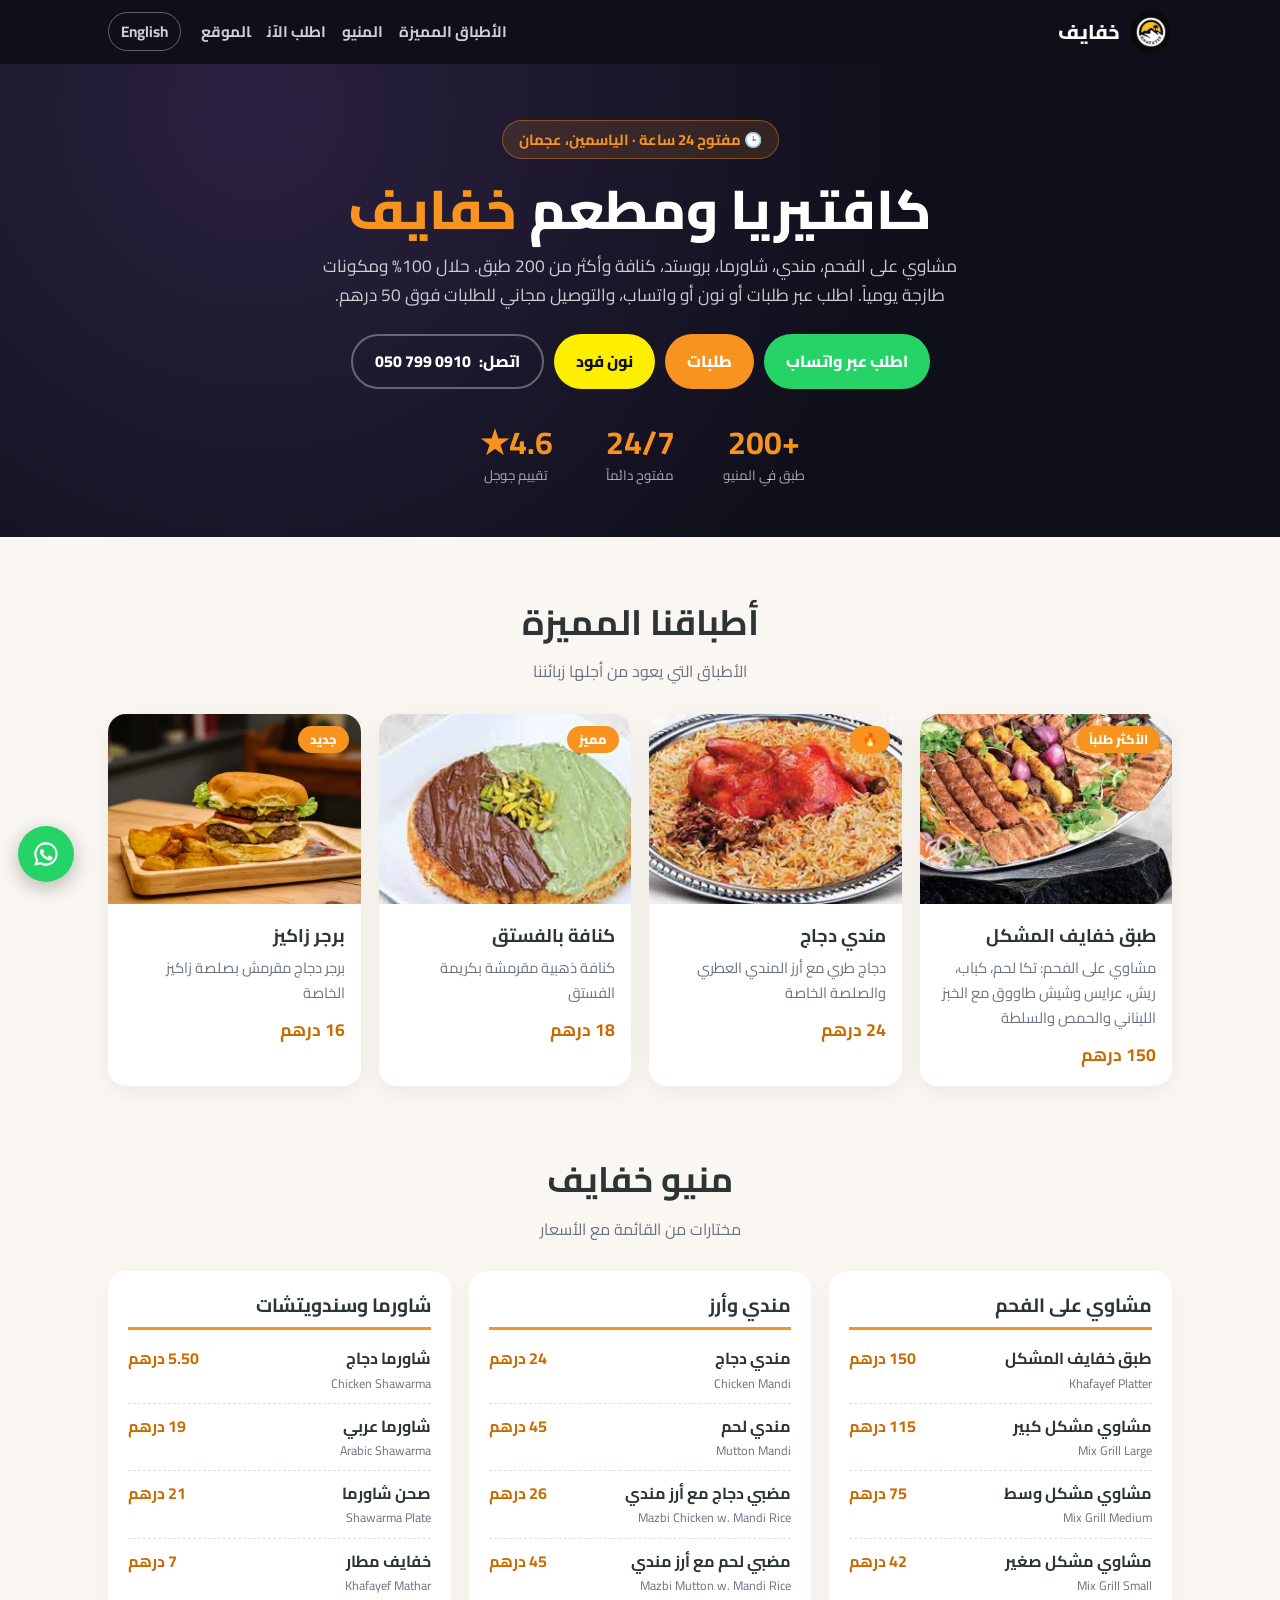
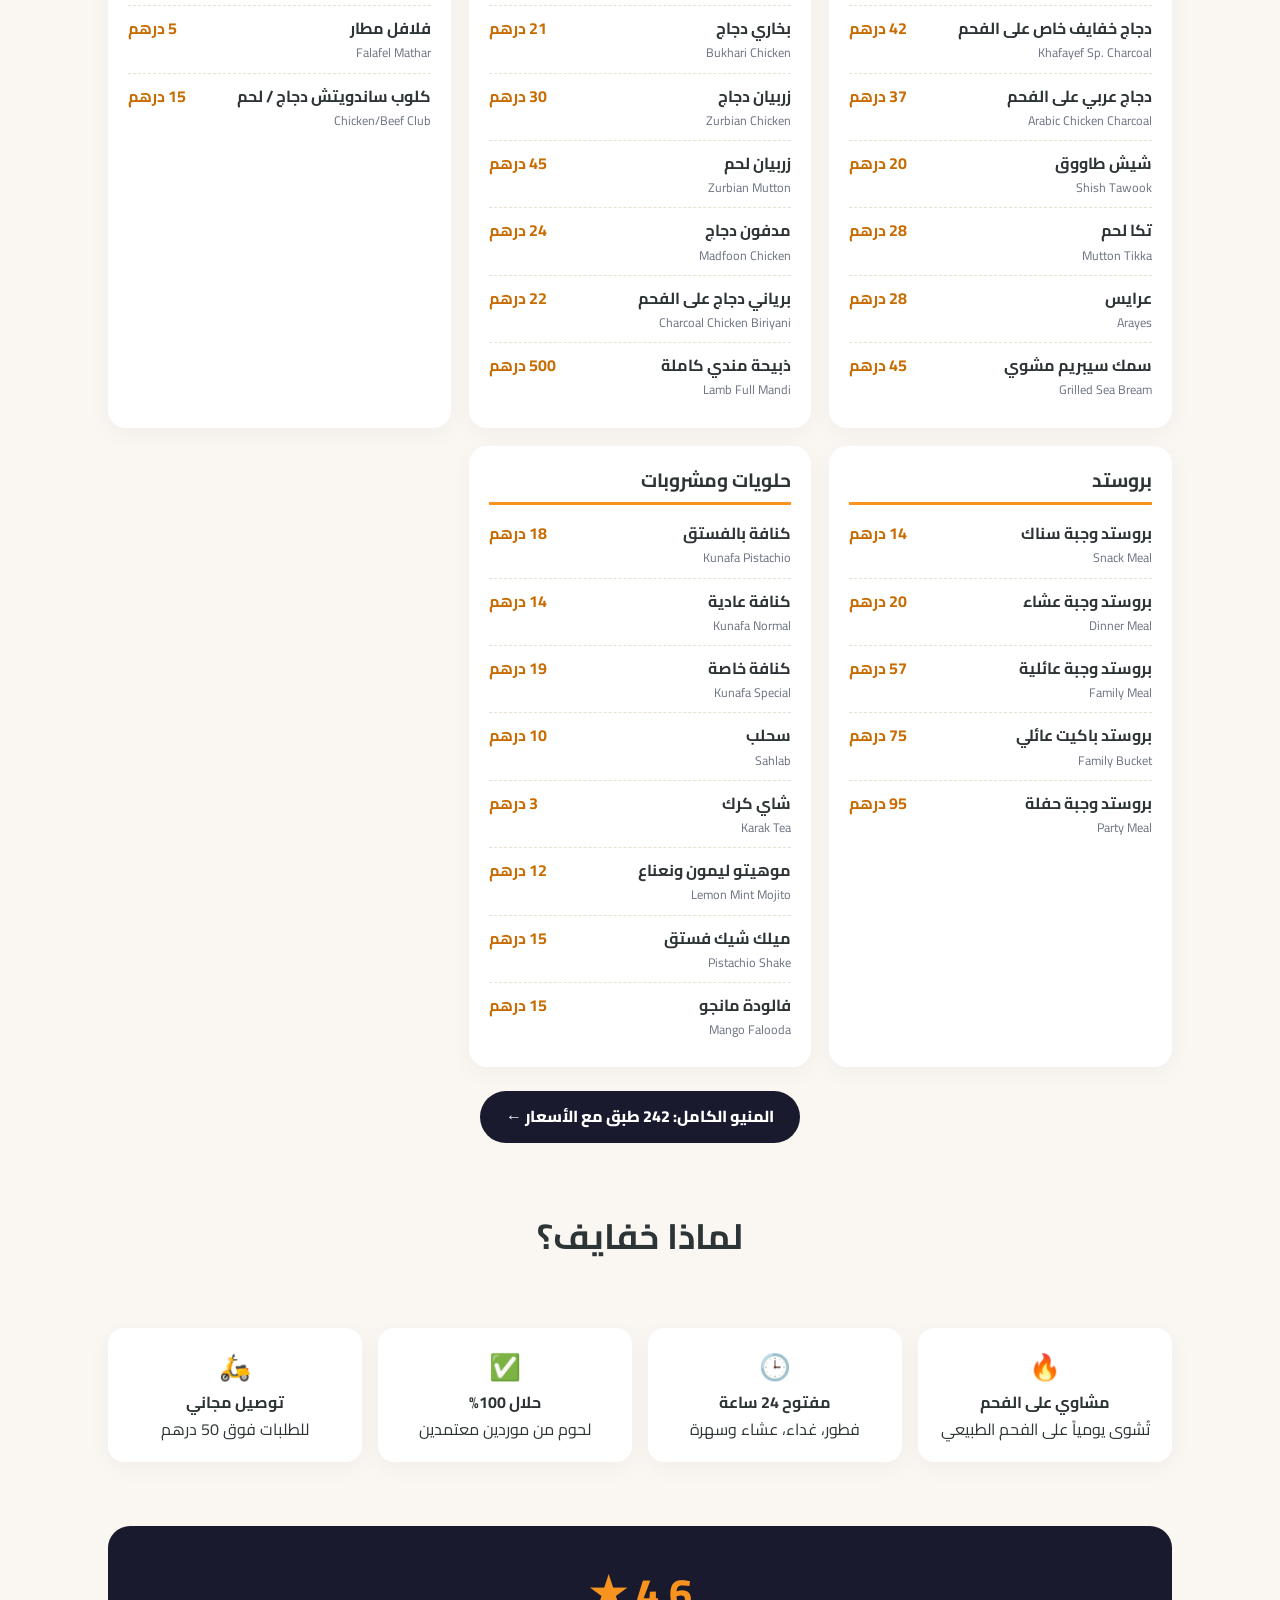
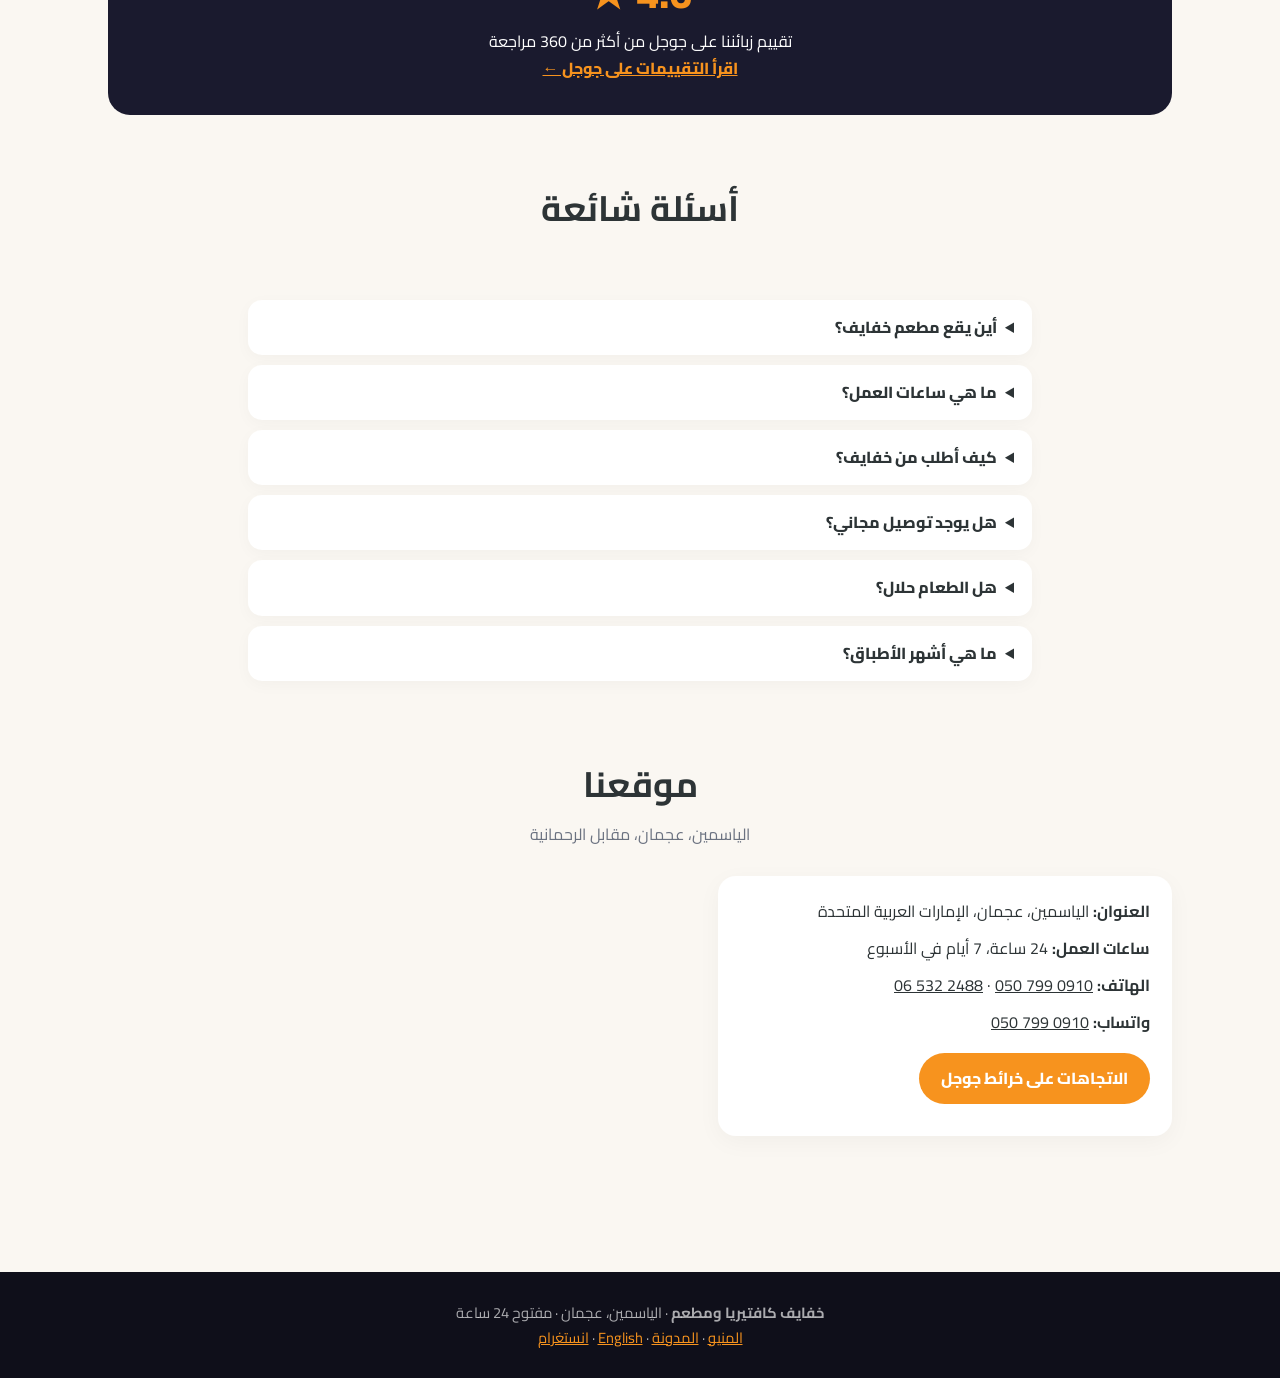
==== ar/index.html @ 1e674f32 "Add Arabic homepage at /ar/ with hreflang links - New ar/index.html (RTL, Cairo font): hero with ord" ====
<!DOCTYPE html>
<html lang="ar" dir="rtl">
<head>
  <meta charset="UTF-8">
  <meta name="viewport" content="width=device-width, initial-scale=1.0">
  <title>خفايف كافتيريا ومطعم الياسمين عجمان | مفتوح 24 ساعة | مشاوي ومندي وشاورما</title>
  <meta name="description" content="كافتيريا ومطعم خفايف في الياسمين، عجمان: مشاوي على الفحم، مندي، شاورما، بروستد وكنافة. مفتوح 24 ساعة. اطلب عبر طلبات أو نون أو واتساب. توصيل مجاني فوق 50 درهم.">
  <meta name="robots" content="index, follow, max-image-preview:large">
  <link rel="canonical" href="https://khafayefcafeteria.ae/ar/">
  <link rel="alternate" hreflang="ar" href="https://khafayefcafeteria.ae/ar/">
  <link rel="alternate" hreflang="en" href="https://khafayefcafeteria.ae/">
  <link rel="alternate" hreflang="x-default" href="https://khafayefcafeteria.ae/">
  <link rel="icon" type="image/png" sizes="48x48" href="../favicon.png">
  <link rel="apple-touch-icon" href="../images/apple-touch-icon.png">
  <meta property="og:type" content="restaurant">
  <meta property="og:locale" content="ar_AE">
  <meta property="og:locale:alternate" content="en_AE">
  <meta property="og:title" content="خفايف كافتيريا ومطعم الياسمين عجمان | مفتوح 24 ساعة">
  <meta property="og:description" content="مشاوي على الفحم، مندي، شاورما، بروستد وأكثر من 200 طبق. اطلب عبر طلبات أو نون أو واتساب.">
  <meta property="og:image" content="https://khafayefcafeteria.ae/images/khafayef-mix-grill-platter.jpg">
  <meta property="og:url" content="https://khafayefcafeteria.ae/ar/">
  <meta name="twitter:card" content="summary_large_image">
  <meta name="theme-color" content="#0f0f1a">
  <link rel="preconnect" href="https://fonts.googleapis.com">
  <link rel="preconnect" href="https://fonts.gstatic.com" crossorigin>
  <link rel="preload" href="https://fonts.googleapis.com/css2?family=Cairo:wght@400;700;800&display=swap" as="style" onload="this.onload=null;this.rel='stylesheet'">
  <noscript><link rel="stylesheet" href="https://fonts.googleapis.com/css2?family=Cairo:wght@400;700;800&display=swap"></noscript>
  <style>
    :root{--o:#f7931e;--o2:#c86b00;--d:#0f0f1a;--d2:#1a1a2e;--t:#2d3436;--m:#6b7280;--bg:#faf7f2}
    *{box-sizing:border-box;margin:0;padding:0}
    html{scroll-behavior:smooth}
    body{font-family:'Cairo',Tahoma,'Segoe UI',Arial,sans-serif;color:var(--t);background:var(--bg);line-height:1.7}
    a{color:inherit}
    img{max-width:100%;height:auto;display:block}
    .w{max-width:1100px;margin:0 auto;padding:0 18px}
    header{position:sticky;top:0;z-index:20;background:var(--d);color:#fff}
    .bar{display:flex;align-items:center;justify-content:space-between;gap:12px;min-height:64px}
    .brand{display:flex;align-items:center;gap:10px;text-decoration:none;font-weight:800;font-size:1.25rem}
    .brand img{border-radius:50%}
    nav.top a{color:#ffffffcc;text-decoration:none;margin-inline-start:16px;font-weight:700;font-size:.95rem}
    nav.top a:hover{color:var(--o)}
    .lang{border:1px solid #ffffff55;border-radius:999px;padding:4px 12px}
    @media(max-width:720px){nav.top a:not(.lang){display:none}}
    .hero{background:radial-gradient(circle at 20% 10%,#2a2140 0,var(--d) 60%);color:#fff;text-align:center;padding:56px 0 48px}
    .pill{display:inline-block;background:#f7931e22;border:1px solid #f7931e66;color:var(--o);border-radius:999px;padding:6px 16px;font-weight:700;font-size:.92rem}
    h1{font-size:clamp(2rem,6vw,3.4rem);line-height:1.25;margin:16px 0 8px;font-weight:800}
    h1 span{color:var(--o)}
    .lead{color:#ffffffc7;max-width:640px;margin:0 auto 24px;font-size:1.08rem}
    .cta{display:flex;flex-wrap:wrap;gap:10px;justify-content:center}
    .btn{display:inline-flex;align-items:center;gap:8px;padding:12px 22px;border-radius:999px;font-weight:800;text-decoration:none}
    .wa{background:#25D366;color:#fff}.tb{background:var(--o);color:#fff}.nf{background:#feee00;color:#111}.cl{border:2px solid #ffffff55;color:#fff}
    .stats{display:flex;justify-content:center;gap:28px;margin-top:34px;flex-wrap:wrap}
    .stats div{min-width:96px}.stats b{display:block;font-size:2rem;color:var(--o);line-height:1.2}.stats small{color:#ffffffa6}
    section.s{padding:56px 0}
    h2{font-size:clamp(1.5rem,4vw,2.2rem);text-align:center;margin-bottom:6px}
    .sub{text-align:center;color:var(--m);margin-bottom:28px}
    .cards{display:grid;grid-template-columns:repeat(auto-fit,minmax(230px,1fr));gap:18px}
    .card{background:#fff;border-radius:18px;overflow:hidden;box-shadow:0 6px 24px #0000000f}
    .ph{position:relative}.ph img{width:100%;height:190px;object-fit:cover}
    .badge{position:absolute;top:12px;inset-inline-start:12px;background:var(--o);color:#fff;font-weight:800;font-size:.8rem;border-radius:999px;padding:3px 12px}
    .cb{padding:16px}.cb h3{font-size:1.15rem}.cb p{color:var(--m);font-size:.92rem;margin:4px 0 10px}.cb b{color:var(--o2);font-size:1.1rem}
    .menu{display:grid;grid-template-columns:repeat(auto-fit,minmax(300px,1fr));gap:18px}
    .cat{background:#fff;border-radius:18px;padding:18px 20px;box-shadow:0 6px 24px #0000000a}
    .cat h3{border-bottom:3px solid var(--o);padding-bottom:6px;margin-bottom:6px;font-size:1.2rem}
    .cat li{list-style:none;display:flex;justify-content:space-between;gap:12px;padding:9px 0;border-bottom:1px dashed #e8e0d3}
    .cat li:last-child{border-bottom:0}
    .cat small{display:block;color:var(--m);font-size:.78rem;text-align:right}
    .cat li b{white-space:nowrap;color:var(--o2)}
    .more{text-align:center;margin-top:24px}
    .more a{display:inline-block;background:var(--d2);color:#fff;text-decoration:none;font-weight:800;border-radius:999px;padding:12px 26px}
    .why{display:grid;grid-template-columns:repeat(auto-fit,minmax(200px,1fr));gap:16px}
    .why div{background:#fff;border-radius:16px;padding:18px;text-align:center;box-shadow:0 6px 24px #0000000a}
    .why b{display:block;font-size:1.6rem}
    .rev{background:var(--d2);color:#fff;text-align:center;border-radius:22px;padding:32px 20px}
    .rev .big{font-size:2.6rem;font-weight:800;color:var(--o)}
    .rev a{color:var(--o);font-weight:800}
    details{background:#fff;border-radius:14px;padding:14px 18px;margin-bottom:10px;box-shadow:0 4px 16px #00000008}
    summary{font-weight:800;cursor:pointer}
    details p{color:var(--m);margin-top:6px}
    .contact{display:grid;grid-template-columns:1fr 1.3fr;gap:20px;align-items:start}
    @media(max-width:820px){.contact{grid-template-columns:1fr}}
    .info{background:#fff;border-radius:18px;padding:22px;box-shadow:0 6px 24px #0000000a}
    .info p{margin-bottom:10px}
    iframe{width:100%;height:340px;border:0;border-radius:18px}
    footer{background:var(--d);color:#ffffffa6;text-align:center;padding:28px 16px;font-size:.92rem}
    footer a{color:var(--o)}
    .float{position:fixed;bottom:18px;inset-inline-end:18px;z-index:30;width:56px;height:56px;border-radius:50%;background:#25D366;display:flex;align-items:center;justify-content:center;box-shadow:0 6px 20px #0004}
  </style>
  <script type="application/ld+json">{"@context":"https://schema.org","@type":"Restaurant","@id":"https://khafayefcafeteria.ae/#restaurant","name":"خفايف كافتيريا ومطعم الياسمين","alternateName":"Khafayef Cafeteria & Restaurant","url":"https://khafayefcafeteria.ae/ar/","telephone":"+971507990910","image":["https://khafayefcafeteria.ae/images/khafayef-mix-grill-platter.jpg"],"servesCuisine":["عربي","لبناني","مشاوي","مندي"],"priceRange":"AED 5 - AED 150","address":{"@type":"PostalAddress","streetAddress":"الياسمين","addressLocality":"عجمان","addressRegion":"عجمان","addressCountry":"AE"},"geo":{"@type":"GeoCoordinates","latitude":25.3677643,"longitude":55.5838576},"hasMap":"https://maps.google.com/?cid=16535429087964635990","openingHoursSpecification":{"@type":"OpeningHoursSpecification","dayOfWeek":["Monday","Tuesday","Wednesday","Thursday","Friday","Saturday","Sunday"],"opens":"00:00","closes":"23:59"},"menu":"https://khafayefcafeteria.ae/menu.html","inLanguage":"ar"}</script>
  <script type="application/ld+json">{"@context":"https://schema.org","@type":"FAQPage","inLanguage":"ar","mainEntity":[{"@type":"Question","name":"أين يقع مطعم خفايف؟","acceptedAnswer":{"@type":"Answer","text":"كافتيريا ومطعم خفايف في منطقة الياسمين بعجمان، الإمارات العربية المتحدة. يمكنك الحصول على الاتجاهات من خرائط جوجل."}},{"@type":"Question","name":"ما هي ساعات العمل؟","acceptedAnswer":{"@type":"Answer","text":"نحن مفتوحون 24 ساعة يومياً، 7 أيام في الأسبوع، بما في ذلك العطل الرسمية."}},{"@type":"Question","name":"كيف أطلب من خفايف؟","acceptedAnswer":{"@type":"Answer","text":"اطلب عبر تطبيق طلبات أو نون فود، أو أرسل رسالة واتساب على 0507990910، أو اتصل بنا مباشرة على 050 799 0910."}},{"@type":"Question","name":"هل يوجد توصيل مجاني؟","acceptedAnswer":{"@type":"Answer","text":"نعم، التوصيل مجاني للطلبات فوق 50 درهم. نوصل إلى عجمان والشارقة ودبي والعين."}},{"@type":"Question","name":"هل الطعام حلال؟","acceptedAnswer":{"@type":"Answer","text":"نعم، جميع أطباقنا حلال 100%، واللحوم من موردين معتمدين."}},{"@type":"Question","name":"ما هي أشهر الأطباق؟","acceptedAnswer":{"@type":"Answer","text":"طبق خفايف المشكل على الفحم، مندي الدجاج، الشاورما، البروستد، والكنافة بالفستق. القائمة تضم أكثر من 200 طبق."}}]}</script>
</head>
<body>
  <header>
    <div class="w bar">
      <a class="brand" href="./"><img src="../images/logo-100.webp" alt="شعار خفايف" width="42" height="42">خفايف</a>
      <nav class="top" aria-label="القائمة الرئيسية">
        <a href="#specials">الأطباق المميزة</a><a href="#menu">المنيو</a><a href="#order">اطلب الآن</a><a href="#contact">الموقع</a>
        <a class="lang" href="../" hreflang="en" lang="en">English</a>
      </nav>
    </div>
  </header>

  <main>
    <section class="hero">
      <div class="w">
        <span class="pill">🕒 مفتوح 24 ساعة · الياسمين، عجمان</span>
        <h1>كافتيريا ومطعم <span>خفايف</span></h1>
        <p class="lead">مشاوي على الفحم، مندي، شاورما، بروستد، كنافة وأكثر من 200 طبق. حلال 100% ومكونات طازجة يومياً. اطلب عبر طلبات أو نون أو واتساب، والتوصيل مجاني للطلبات فوق 50 درهم.</p>
        <div class="cta" id="order">
          <a class="btn wa" href="https://wa.me/971507990910?text=%D9%85%D8%B1%D8%AD%D8%A8%D8%A7!%20%D8%A3%D8%B1%D9%8A%D8%AF%20%D8%A3%D9%86%20%D8%A3%D8%B7%D9%84%D8%A8%20%D9%85%D9%86%20%D8%AE%D9%81%D8%A7%D9%8A%D9%81" rel="noopener">اطلب عبر واتساب</a>
          <a class="btn tb" href="https://www.talabat.com/uae/khafayef-restaurant" target="_blank" rel="noopener">طلبات</a>
          <a class="btn nf" href="https://food.noon.com/en-ae/outlet/KHFYF7JQ8A" target="_blank" rel="noopener">نون فود</a>
          <a class="btn cl" href="tel:+971507990910">اتصل: <span dir="ltr">050 799 0910</span></a>
        </div>
        <div class="stats">
          <div><b>+200</b><small>طبق في المنيو</small></div>
          <div><b>24/7</b><small>مفتوح دائماً</small></div>
          <div><b>4.6★</b><small>تقييم جوجل</small></div>
        </div>
      </div>
    </section>

    <section class="s" id="specials">
      <div class="w">
        <h2>أطباقنا المميزة</h2>
        <p class="sub">الأطباق التي يعود من أجلها زبائننا</p>
        <div class="cards"><article class="card"><div class="ph"><picture><source srcset="../images/khafayef-mix-grill-platter.webp" type="image/webp"><img src="../images/khafayef-mix-grill-platter.jpg" alt="طبق خفايف المشكل - خفايف الياسمين عجمان" width="600" height="400" loading="lazy" decoding="async"></picture><span class="badge">الأكثر طلباً</span></div><div class="cb"><h3>طبق خفايف المشكل</h3><p>مشاوي على الفحم: تكا لحم، كباب، ريش، عرايس وشيش طاووق مع الخبز اللبناني والحمص والسلطة</p><b>150 درهم</b></div></article><article class="card"><div class="ph"><picture><source srcset="../images/khafayef-chicken-mandi.webp" type="image/webp"><img src="../images/khafayef-chicken-mandi.jpg" alt="مندي دجاج - خفايف الياسمين عجمان" width="600" height="400" loading="lazy" decoding="async"></picture><span class="badge">🔥</span></div><div class="cb"><h3>مندي دجاج</h3><p>دجاج طري مع أرز المندي العطري والصلصة الخاصة</p><b>24 درهم</b></div></article><article class="card"><div class="ph"><picture><source srcset="../images/khafayef-kunafa-pistachio.webp" type="image/webp"><img src="../images/khafayef-kunafa-pistachio.jpg" alt="كنافة بالفستق - خفايف الياسمين عجمان" width="600" height="400" loading="lazy" decoding="async"></picture><span class="badge">مميز</span></div><div class="cb"><h3>كنافة بالفستق</h3><p>كنافة ذهبية مقرمشة بكريمة الفستق</p><b>18 درهم</b></div></article><article class="card"><div class="ph"><picture><source srcset="../images/fresh-burger.webp" type="image/webp"><img src="../images/fresh-burger.jpg" alt="برجر زاكيز - خفايف الياسمين عجمان" width="600" height="400" loading="lazy" decoding="async"></picture><span class="badge">جديد</span></div><div class="cb"><h3>برجر زاكيز</h3><p>برجر دجاج مقرمش بصلصة زاكيز الخاصة</p><b>16 درهم</b></div></article></div>
      </div>
    </section>

    <section class="s" id="menu" style="padding-top:8px">
      <div class="w">
        <h2>منيو خفايف</h2>
        <p class="sub">مختارات من القائمة مع الأسعار</p>
        <div class="menu">
<section class="cat" id="grills"><h3>مشاوي على الفحم</h3><ul><li><span><strong>طبق خفايف المشكل</strong><small lang="en" dir="ltr">Khafayef Platter</small></span><b>150 درهم</b></li><li><span><strong>مشاوي مشكل كبير</strong><small lang="en" dir="ltr">Mix Grill Large</small></span><b>115 درهم</b></li><li><span><strong>مشاوي مشكل وسط</strong><small lang="en" dir="ltr">Mix Grill Medium</small></span><b>75 درهم</b></li><li><span><strong>مشاوي مشكل صغير</strong><small lang="en" dir="ltr">Mix Grill Small</small></span><b>42 درهم</b></li><li><span><strong>دجاج خفايف خاص على الفحم</strong><small lang="en" dir="ltr">Khafayef Sp. Charcoal</small></span><b>42 درهم</b></li><li><span><strong>دجاج عربي على الفحم</strong><small lang="en" dir="ltr">Arabic Chicken Charcoal</small></span><b>37 درهم</b></li><li><span><strong>شيش طاووق</strong><small lang="en" dir="ltr">Shish Tawook</small></span><b>20 درهم</b></li><li><span><strong>تكا لحم</strong><small lang="en" dir="ltr">Mutton Tikka</small></span><b>28 درهم</b></li><li><span><strong>عرايس</strong><small lang="en" dir="ltr">Arayes</small></span><b>28 درهم</b></li><li><span><strong>سمك سيبريم مشوي</strong><small lang="en" dir="ltr">Grilled Sea Bream</small></span><b>45 درهم</b></li></ul></section>
<section class="cat" id="mandi"><h3>مندي وأرز</h3><ul><li><span><strong>مندي دجاج</strong><small lang="en" dir="ltr">Chicken Mandi</small></span><b>24 درهم</b></li><li><span><strong>مندي لحم</strong><small lang="en" dir="ltr">Mutton Mandi</small></span><b>45 درهم</b></li><li><span><strong>مضبي دجاج مع أرز مندي</strong><small lang="en" dir="ltr">Mazbi Chicken w. Mandi Rice</small></span><b>26 درهم</b></li><li><span><strong>مضبي لحم مع أرز مندي</strong><small lang="en" dir="ltr">Mazbi Mutton w. Mandi Rice</small></span><b>45 درهم</b></li><li><span><strong>بخاري دجاج</strong><small lang="en" dir="ltr">Bukhari Chicken</small></span><b>21 درهم</b></li><li><span><strong>زربيان دجاج</strong><small lang="en" dir="ltr">Zurbian Chicken</small></span><b>30 درهم</b></li><li><span><strong>زربيان لحم</strong><small lang="en" dir="ltr">Zurbian Mutton</small></span><b>45 درهم</b></li><li><span><strong>مدفون دجاج</strong><small lang="en" dir="ltr">Madfoon Chicken</small></span><b>24 درهم</b></li><li><span><strong>برياني دجاج على الفحم</strong><small lang="en" dir="ltr">Charcoal Chicken Biriyani</small></span><b>22 درهم</b></li><li><span><strong>ذبيحة مندي كاملة</strong><small lang="en" dir="ltr">Lamb Full Mandi</small></span><b>500 درهم</b></li></ul></section>
<section class="cat" id="shawarma"><h3>شاورما وسندويتشات</h3><ul><li><span><strong>شاورما دجاج</strong><small lang="en" dir="ltr">Chicken Shawarma</small></span><b>5.50 درهم</b></li><li><span><strong>شاورما عربي</strong><small lang="en" dir="ltr">Arabic Shawarma</small></span><b>19 درهم</b></li><li><span><strong>صحن شاورما</strong><small lang="en" dir="ltr">Shawarma Plate</small></span><b>21 درهم</b></li><li><span><strong>خفايف مطار</strong><small lang="en" dir="ltr">Khafayef Mathar</small></span><b>7 درهم</b></li><li><span><strong>فلافل مطار</strong><small lang="en" dir="ltr">Falafel Mathar</small></span><b>5 درهم</b></li><li><span><strong>كلوب ساندويتش دجاج / لحم</strong><small lang="en" dir="ltr">Chicken/Beef Club</small></span><b>15 درهم</b></li></ul></section>
<section class="cat" id="broasted"><h3>بروستد</h3><ul><li><span><strong>بروستد وجبة سناك</strong><small lang="en" dir="ltr">Snack Meal</small></span><b>14 درهم</b></li><li><span><strong>بروستد وجبة عشاء</strong><small lang="en" dir="ltr">Dinner Meal</small></span><b>20 درهم</b></li><li><span><strong>بروستد وجبة عائلية</strong><small lang="en" dir="ltr">Family Meal</small></span><b>57 درهم</b></li><li><span><strong>بروستد باكيت عائلي</strong><small lang="en" dir="ltr">Family Bucket</small></span><b>75 درهم</b></li><li><span><strong>بروستد وجبة حفلة</strong><small lang="en" dir="ltr">Party Meal</small></span><b>95 درهم</b></li></ul></section>
<section class="cat" id="desserts"><h3>حلويات ومشروبات</h3><ul><li><span><strong>كنافة بالفستق</strong><small lang="en" dir="ltr">Kunafa Pistachio</small></span><b>18 درهم</b></li><li><span><strong>كنافة عادية</strong><small lang="en" dir="ltr">Kunafa Normal</small></span><b>14 درهم</b></li><li><span><strong>كنافة خاصة</strong><small lang="en" dir="ltr">Kunafa Special</small></span><b>19 درهم</b></li><li><span><strong>سحلب</strong><small lang="en" dir="ltr">Sahlab</small></span><b>10 درهم</b></li><li><span><strong>شاي كرك</strong><small lang="en" dir="ltr">Karak Tea</small></span><b>3 درهم</b></li><li><span><strong>موهيتو ليمون ونعناع</strong><small lang="en" dir="ltr">Lemon Mint Mojito</small></span><b>12 درهم</b></li><li><span><strong>ميلك شيك فستق</strong><small lang="en" dir="ltr">Pistachio Shake</small></span><b>15 درهم</b></li><li><span><strong>فالودة مانجو</strong><small lang="en" dir="ltr">Mango Falooda</small></span><b>15 درهم</b></li></ul></section>
        </div>
        <p class="more"><a href="../menu.html">المنيو الكامل: 242 طبق مع الأسعار ←</a></p>
      </div>
    </section>

    <section class="s" style="padding-top:8px">
      <div class="w">
        <h2>لماذا خفايف؟</h2>
        <p class="sub">&nbsp;</p>
        <div class="why">
          <div><b>🔥</b><strong>مشاوي على الفحم</strong><p>تُشوى يومياً على الفحم الطبيعي</p></div>
          <div><b>🕒</b><strong>مفتوح 24 ساعة</strong><p>فطور، غداء، عشاء وسهرة</p></div>
          <div><b>✅</b><strong>حلال 100%</strong><p>لحوم من موردين معتمدين</p></div>
          <div><b>🛵</b><strong>توصيل مجاني</strong><p>للطلبات فوق 50 درهم</p></div>
        </div>
      </div>
    </section>

    <section class="s" style="padding-top:8px">
      <div class="w">
        <div class="rev">
          <div class="big">4.6 ★</div>
          <p>تقييم زبائننا على جوجل من أكثر من 360 مراجعة</p>
          <p><a href="https://maps.google.com/?cid=16535429087964635990" target="_blank" rel="noopener">اقرأ التقييمات على جوجل ←</a></p>
        </div>
      </div>
    </section>

    <section class="s" id="faq" style="padding-top:8px">
      <div class="w" style="max-width:820px">
        <h2>أسئلة شائعة</h2>
        <p class="sub">&nbsp;</p>
        <details><summary>أين يقع مطعم خفايف؟</summary><p>كافتيريا ومطعم خفايف في منطقة الياسمين بعجمان، الإمارات العربية المتحدة. يمكنك الحصول على الاتجاهات من خرائط جوجل.</p></details>
        <details><summary>ما هي ساعات العمل؟</summary><p>نحن مفتوحون 24 ساعة يومياً، 7 أيام في الأسبوع، بما في ذلك العطل الرسمية.</p></details>
        <details><summary>كيف أطلب من خفايف؟</summary><p>اطلب عبر تطبيق طلبات أو نون فود، أو أرسل رسالة واتساب على 0507990910، أو اتصل بنا مباشرة على 050 799 0910.</p></details>
        <details><summary>هل يوجد توصيل مجاني؟</summary><p>نعم، التوصيل مجاني للطلبات فوق 50 درهم. نوصل إلى عجمان والشارقة ودبي والعين.</p></details>
        <details><summary>هل الطعام حلال؟</summary><p>نعم، جميع أطباقنا حلال 100%، واللحوم من موردين معتمدين.</p></details>
        <details><summary>ما هي أشهر الأطباق؟</summary><p>طبق خفايف المشكل على الفحم، مندي الدجاج، الشاورما، البروستد، والكنافة بالفستق. القائمة تضم أكثر من 200 طبق.</p></details>
      </div>
    </section>

    <section class="s" id="contact" style="padding-top:8px">
      <div class="w">
        <h2>موقعنا</h2>
        <p class="sub">الياسمين، عجمان، مقابل الرحمانية</p>
        <div class="contact">
          <div class="info">
            <p><strong>العنوان:</strong> الياسمين، عجمان، الإمارات العربية المتحدة</p>
            <p><strong>ساعات العمل:</strong> 24 ساعة، 7 أيام في الأسبوع</p>
            <p><strong>الهاتف:</strong> <a href="tel:+971507990910" dir="ltr">050 799 0910</a> · <a href="tel:+97165322488" dir="ltr">06 532 2488</a></p>
            <p><strong>واتساب:</strong> <a href="https://wa.me/971507990910?text=%D9%85%D8%B1%D8%AD%D8%A8%D8%A7!%20%D8%A3%D8%B1%D9%8A%D8%AF%20%D8%A3%D9%86%20%D8%A3%D8%B7%D9%84%D8%A8%20%D9%85%D9%86%20%D8%AE%D9%81%D8%A7%D9%8A%D9%81" dir="ltr">050 799 0910</a></p>
            <p><a class="btn tb" href="https://maps.google.com/?cid=16535429087964635990" target="_blank" rel="noopener" style="margin-top:6px">الاتجاهات على خرائط جوجل</a></p>
          </div>
          <iframe src="https://maps.google.com/maps?q=25.3677643,55.5838576&z=16&hl=ar&output=embed" loading="lazy" referrerpolicy="no-referrer-when-downgrade" title="موقع خفايف على الخريطة"></iframe>
        </div>
      </div>
    </section>
  </main>

  <footer>
    <p><strong>خفايف كافتيريا ومطعم</strong> · الياسمين، عجمان · مفتوح 24 ساعة</p>
    <p><a href="../menu.html">المنيو</a> · <a href="../blog.html">المدونة</a> · <a href="../" hreflang="en">English</a> · <a href="https://www.instagram.com/khafayefyasmeen" target="_blank" rel="noopener">انستغرام</a></p>
  </footer>
  <a class="float" href="https://wa.me/971507990910?text=%D9%85%D8%B1%D8%AD%D8%A8%D8%A7!%20%D8%A3%D8%B1%D9%8A%D8%AF%20%D8%A3%D9%86%20%D8%A3%D8%B7%D9%84%D8%A8%20%D9%85%D9%86%20%D8%AE%D9%81%D8%A7%D9%8A%D9%81" aria-label="اطلب عبر واتساب"><svg width="28" height="28" viewBox="0 0 24 24" fill="#fff" aria-hidden="true"><path d="M12 2a10 10 0 0 0-8.6 15.1L2 22l5-1.3A10 10 0 1 0 12 2zm0 18.2a8.2 8.2 0 0 1-4.2-1.2l-.3-.2-3 .8.8-2.9-.2-.3A8.2 8.2 0 1 1 12 20.2zm4.5-6.1c-.2-.1-1.5-.7-1.7-.8s-.4-.1-.6.1-.7.8-.8 1-.3.2-.5.1a6.7 6.7 0 0 1-3.3-2.9c-.3-.4.2-.4.7-1.3.1-.2 0-.3 0-.4l-.8-1.8c-.2-.5-.4-.4-.6-.4h-.5a1 1 0 0 0-.7.3 3 3 0 0 0-.9 2.2 5.2 5.2 0 0 0 1.1 2.7 11.8 11.8 0 0 0 4.5 4c1.7.7 2.3.8 3.2.6a2.7 2.7 0 0 0 1.8-1.3 2.2 2.2 0 0 0 .2-1.3c-.1-.1-.3-.2-.5-.3z"/></svg></a>
  <script src="https://analytics.ahrefs.com/analytics.js" data-key="FzY06xL0stWvt3WeEnSezQ" async></script>
</body>
</html>
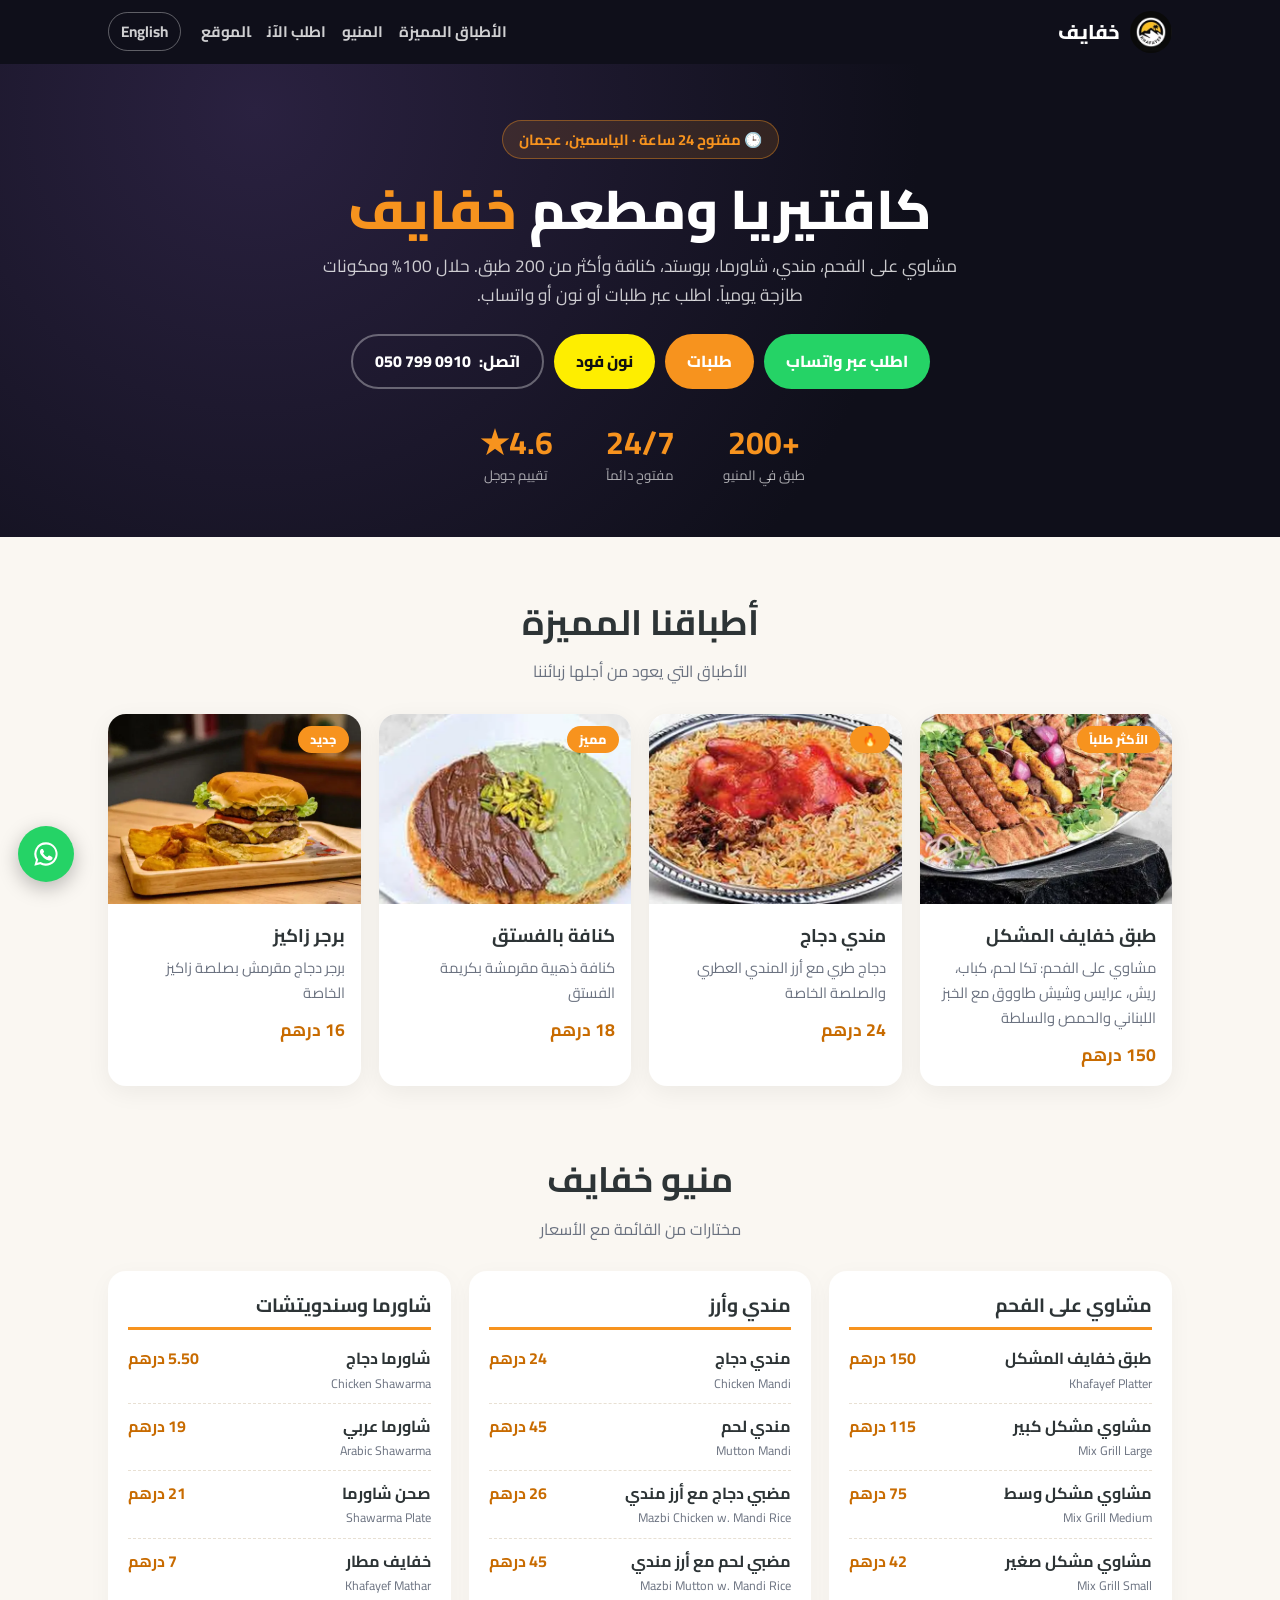
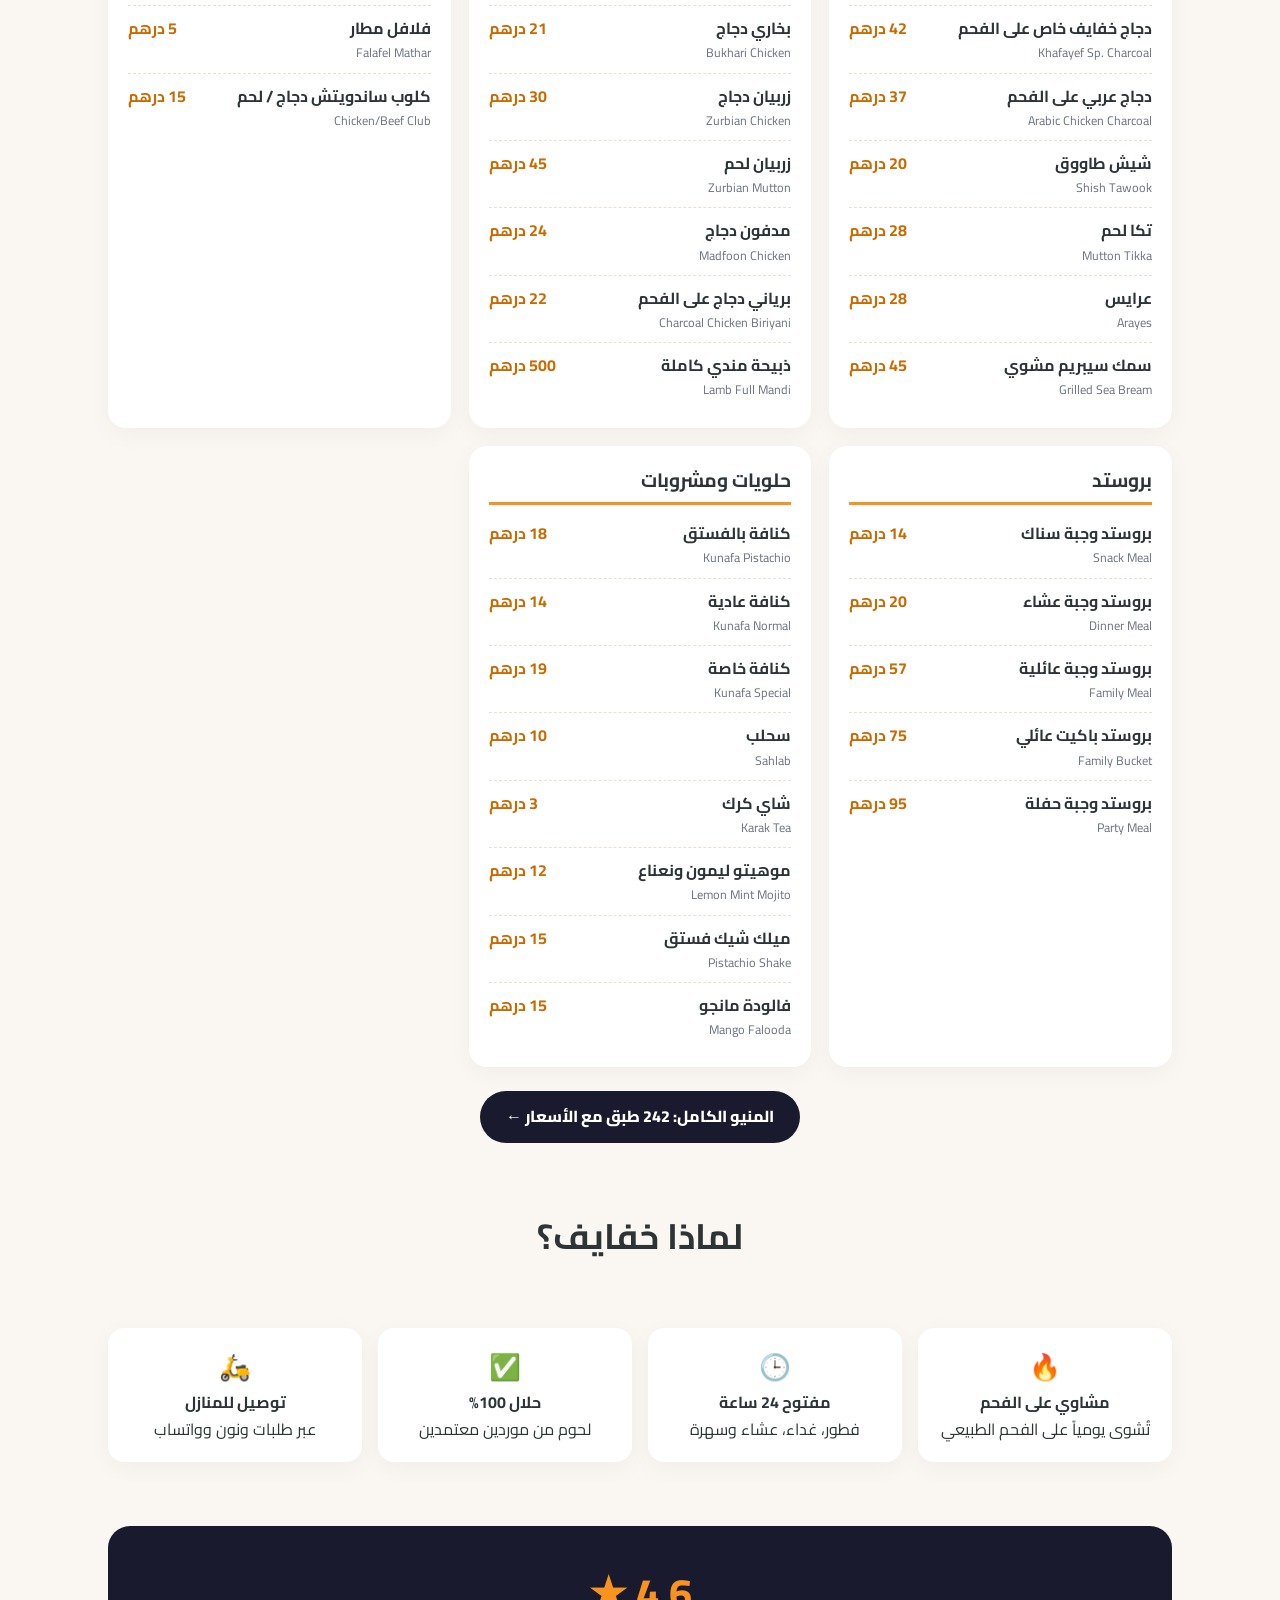
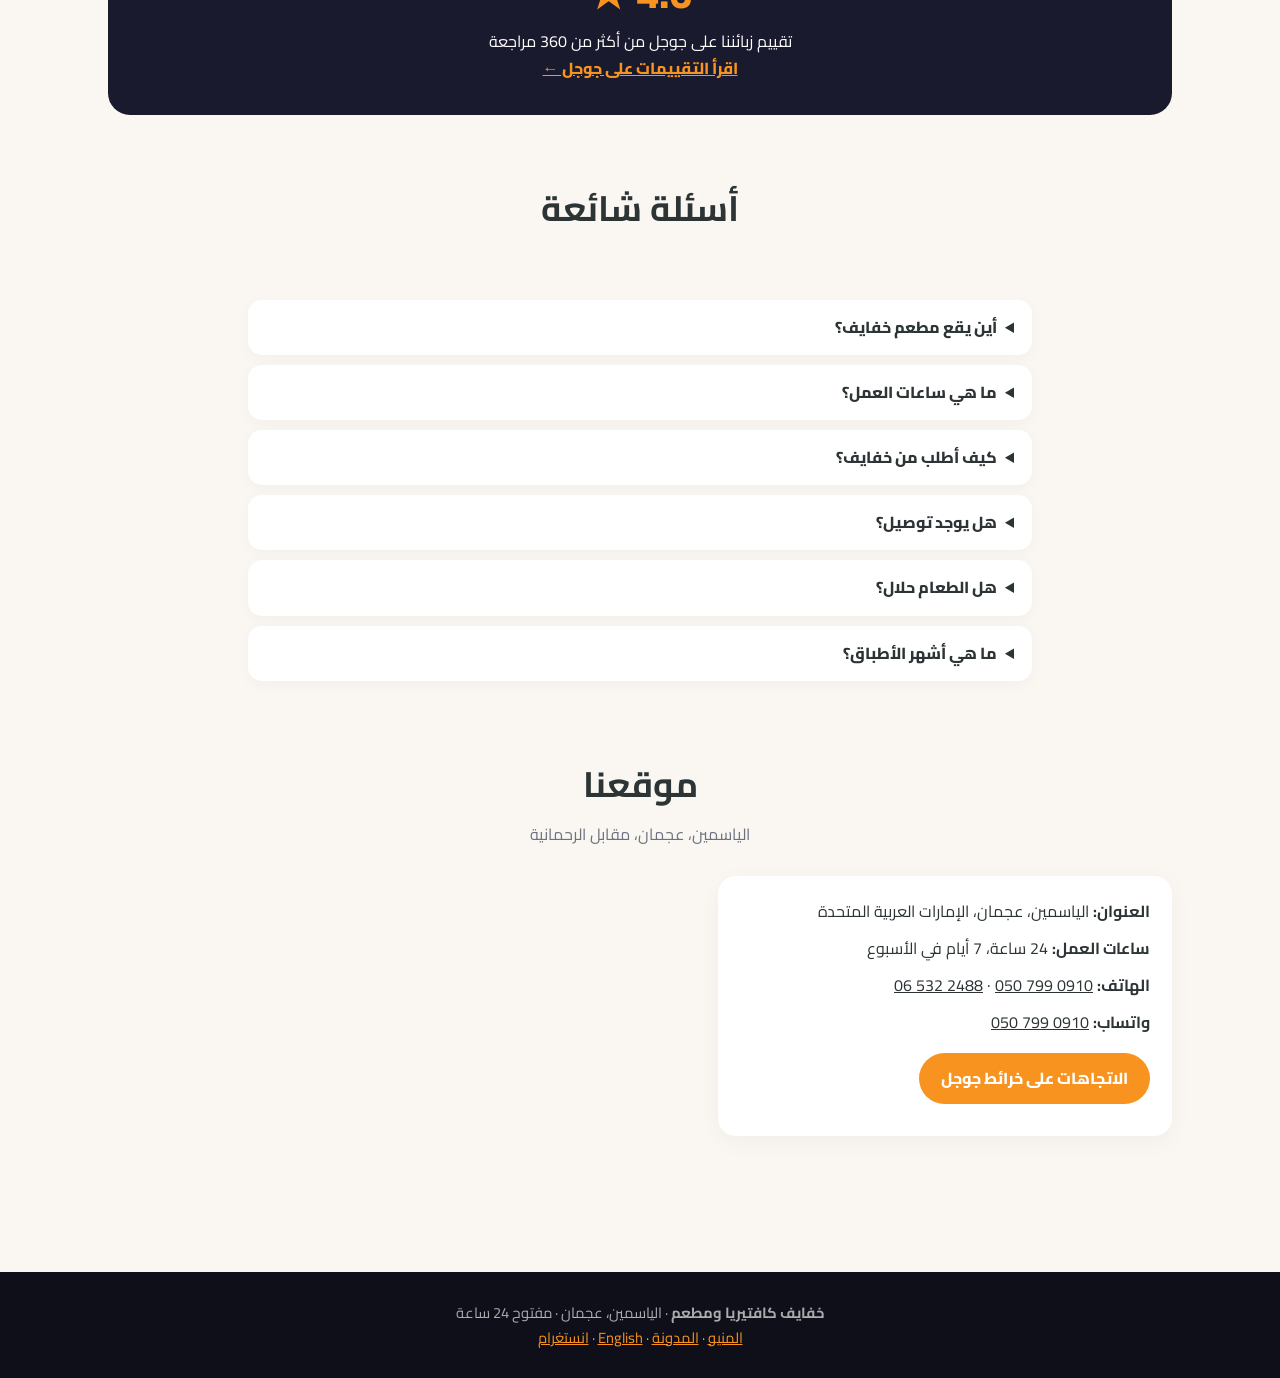
==== commit 41818a9f: "Remove free delivery over AED 50 offer (no longer running) Co-Authored-By: Claude Opus 5.5 <noreply@" ====
--- a/ar/index.html
+++ b/ar/index.html
@@ -2,9 +2,24 @@
 <html lang="ar" dir="rtl">
 <head>
   <meta charset="UTF-8">
+  <!-- Google tag (Google Ads 653-764-0309) -->
+  <script async src="https://www.googletagmanager.com/gtm.js?id=GTM-NDFG5K37"></script>
+  <script>
+    window.dataLayer = window.dataLayer || [];
+    function gtag(){dataLayer.push(arguments);}
+    gtag('js', new Date());
+    // Google Ads conversion: Website order click (WhatsApp/Talabat/Noon/Call)
+    window.khTrackOrder = function () {
+      try { gtag('event', 'conversion', { send_to: 'AW-18399426133/KH96CJf4zb0dENXsw8VE', value: 1.0, currency: 'AED' }); } catch (e) {}
+    };
+    document.addEventListener('click', function (e) {
+      var a = e.target.closest ? e.target.closest('a[href]') : null;
+      if (a && /wa\.me|api\.whatsapp\.com|whatsapp:|talabat\.com|food\.noon\.com|^tel:/i.test(a.getAttribute('href'))) window.khTrackOrder();
+    }, true);
+  </script>
   <meta name="viewport" content="width=device-width, initial-scale=1.0">
   <title>خفايف كافتيريا ومطعم الياسمين عجمان | مفتوح 24 ساعة | مشاوي ومندي وشاورما</title>
-  <meta name="description" content="كافتيريا ومطعم خفايف في الياسمين، عجمان: مشاوي على الفحم، مندي، شاورما، بروستد وكنافة. مفتوح 24 ساعة. اطلب عبر طلبات أو نون أو واتساب. توصيل مجاني فوق 50 درهم.">
+  <meta name="description" content="كافتيريا ومطعم خفايف في الياسمين، عجمان: مشاوي على الفحم، مندي، شاورما، بروستد وكنافة. مفتوح 24 ساعة. اطلب عبر طلبات أو نون أو واتساب.">
   <meta name="robots" content="index, follow, max-image-preview:large">
   <link rel="canonical" href="https://khafayefcafeteria.ae/ar/">
   <link rel="alternate" hreflang="ar" href="https://khafayefcafeteria.ae/ar/">
@@ -87,7 +102,7 @@
     .float{position:fixed;bottom:18px;inset-inline-end:18px;z-index:30;width:56px;height:56px;border-radius:50%;background:#25D366;display:flex;align-items:center;justify-content:center;box-shadow:0 6px 20px #0004}
   </style>
   <script type="application/ld+json">{"@context":"https://schema.org","@type":"Restaurant","@id":"https://khafayefcafeteria.ae/#restaurant","name":"خفايف كافتيريا ومطعم الياسمين","alternateName":"Khafayef Cafeteria & Restaurant","url":"https://khafayefcafeteria.ae/ar/","telephone":"+971507990910","image":["https://khafayefcafeteria.ae/images/khafayef-mix-grill-platter.jpg"],"servesCuisine":["عربي","لبناني","مشاوي","مندي"],"priceRange":"AED 5 - AED 150","address":{"@type":"PostalAddress","streetAddress":"الياسمين","addressLocality":"عجمان","addressRegion":"عجمان","addressCountry":"AE"},"geo":{"@type":"GeoCoordinates","latitude":25.3677643,"longitude":55.5838576},"hasMap":"https://maps.google.com/?cid=16535429087964635990","openingHoursSpecification":{"@type":"OpeningHoursSpecification","dayOfWeek":["Monday","Tuesday","Wednesday","Thursday","Friday","Saturday","Sunday"],"opens":"00:00","closes":"23:59"},"menu":"https://khafayefcafeteria.ae/menu.html","inLanguage":"ar"}</script>
-  <script type="application/ld+json">{"@context":"https://schema.org","@type":"FAQPage","inLanguage":"ar","mainEntity":[{"@type":"Question","name":"أين يقع مطعم خفايف؟","acceptedAnswer":{"@type":"Answer","text":"كافتيريا ومطعم خفايف في منطقة الياسمين بعجمان، الإمارات العربية المتحدة. يمكنك الحصول على الاتجاهات من خرائط جوجل."}},{"@type":"Question","name":"ما هي ساعات العمل؟","acceptedAnswer":{"@type":"Answer","text":"نحن مفتوحون 24 ساعة يومياً، 7 أيام في الأسبوع، بما في ذلك العطل الرسمية."}},{"@type":"Question","name":"كيف أطلب من خفايف؟","acceptedAnswer":{"@type":"Answer","text":"اطلب عبر تطبيق طلبات أو نون فود، أو أرسل رسالة واتساب على 0507990910، أو اتصل بنا مباشرة على 050 799 0910."}},{"@type":"Question","name":"هل يوجد توصيل مجاني؟","acceptedAnswer":{"@type":"Answer","text":"نعم، التوصيل مجاني للطلبات فوق 50 درهم. نوصل إلى عجمان والشارقة ودبي والعين."}},{"@type":"Question","name":"هل الطعام حلال؟","acceptedAnswer":{"@type":"Answer","text":"نعم، جميع أطباقنا حلال 100%، واللحوم من موردين معتمدين."}},{"@type":"Question","name":"ما هي أشهر الأطباق؟","acceptedAnswer":{"@type":"Answer","text":"طبق خفايف المشكل على الفحم، مندي الدجاج، الشاورما، البروستد، والكنافة بالفستق. القائمة تضم أكثر من 200 طبق."}}]}</script>
+  <script type="application/ld+json">{"@context":"https://schema.org","@type":"FAQPage","inLanguage":"ar","mainEntity":[{"@type":"Question","name":"أين يقع مطعم خفايف؟","acceptedAnswer":{"@type":"Answer","text":"كافتيريا ومطعم خفايف في منطقة الياسمين بعجمان، الإمارات العربية المتحدة. يمكنك الحصول على الاتجاهات من خرائط جوجل."}},{"@type":"Question","name":"ما هي ساعات العمل؟","acceptedAnswer":{"@type":"Answer","text":"نحن مفتوحون 24 ساعة يومياً، 7 أيام في الأسبوع، بما في ذلك العطل الرسمية."}},{"@type":"Question","name":"كيف أطلب من خفايف؟","acceptedAnswer":{"@type":"Answer","text":"اطلب عبر تطبيق طلبات أو نون فود، أو أرسل رسالة واتساب على 0507990910، أو اتصل بنا مباشرة على 050 799 0910."}},{"@type":"Question","name":"هل يوجد توصيل؟","acceptedAnswer":{"@type":"Answer","text":"نعم، نوصل إلى عجمان والشارقة ودبي والعين عبر طلبات ونون فود وواتساب."}},{"@type":"Question","name":"هل الطعام حلال؟","acceptedAnswer":{"@type":"Answer","text":"نعم، جميع أطباقنا حلال 100%، واللحوم من موردين معتمدين."}},{"@type":"Question","name":"ما هي أشهر الأطباق؟","acceptedAnswer":{"@type":"Answer","text":"طبق خفايف المشكل على الفحم، مندي الدجاج، الشاورما، البروستد، والكنافة بالفستق. القائمة تضم أكثر من 200 طبق."}}]}</script>
 </head>
 <body>
   <header>
@@ -105,7 +120,7 @@
       <div class="w">
         <span class="pill">🕒 مفتوح 24 ساعة · الياسمين، عجمان</span>
         <h1>كافتيريا ومطعم <span>خفايف</span></h1>
-        <p class="lead">مشاوي على الفحم، مندي، شاورما، بروستد، كنافة وأكثر من 200 طبق. حلال 100% ومكونات طازجة يومياً. اطلب عبر طلبات أو نون أو واتساب، والتوصيل مجاني للطلبات فوق 50 درهم.</p>
+        <p class="lead">مشاوي على الفحم، مندي، شاورما، بروستد، كنافة وأكثر من 200 طبق. حلال 100% ومكونات طازجة يومياً. اطلب عبر طلبات أو نون أو واتساب.</p>
         <div class="cta" id="order">
           <a class="btn wa" href="https://wa.me/971507990910?text=%D9%85%D8%B1%D8%AD%D8%A8%D8%A7!%20%D8%A3%D8%B1%D9%8A%D8%AF%20%D8%A3%D9%86%20%D8%A3%D8%B7%D9%84%D8%A8%20%D9%85%D9%86%20%D8%AE%D9%81%D8%A7%D9%8A%D9%81" rel="noopener">اطلب عبر واتساب</a>
           <a class="btn tb" href="https://www.talabat.com/uae/khafayef-restaurant" target="_blank" rel="noopener">طلبات</a>
@@ -151,7 +166,7 @@
           <div><b>🔥</b><strong>مشاوي على الفحم</strong><p>تُشوى يومياً على الفحم الطبيعي</p></div>
           <div><b>🕒</b><strong>مفتوح 24 ساعة</strong><p>فطور، غداء، عشاء وسهرة</p></div>
           <div><b>✅</b><strong>حلال 100%</strong><p>لحوم من موردين معتمدين</p></div>
-          <div><b>🛵</b><strong>توصيل مجاني</strong><p>للطلبات فوق 50 درهم</p></div>
+          <div><b>🛵</b><strong>توصيل للمنازل</strong><p>عبر طلبات ونون وواتساب</p></div>
         </div>
       </div>
     </section>
@@ -173,7 +188,7 @@
         <details><summary>أين يقع مطعم خفايف؟</summary><p>كافتيريا ومطعم خفايف في منطقة الياسمين بعجمان، الإمارات العربية المتحدة. يمكنك الحصول على الاتجاهات من خرائط جوجل.</p></details>
         <details><summary>ما هي ساعات العمل؟</summary><p>نحن مفتوحون 24 ساعة يومياً، 7 أيام في الأسبوع، بما في ذلك العطل الرسمية.</p></details>
         <details><summary>كيف أطلب من خفايف؟</summary><p>اطلب عبر تطبيق طلبات أو نون فود، أو أرسل رسالة واتساب على 0507990910، أو اتصل بنا مباشرة على 050 799 0910.</p></details>
-        <details><summary>هل يوجد توصيل مجاني؟</summary><p>نعم، التوصيل مجاني للطلبات فوق 50 درهم. نوصل إلى عجمان والشارقة ودبي والعين.</p></details>
+        <details><summary>هل يوجد توصيل؟</summary><p>نعم، نوصل إلى عجمان والشارقة ودبي والعين عبر طلبات ونون فود وواتساب.</p></details>
         <details><summary>هل الطعام حلال؟</summary><p>نعم، جميع أطباقنا حلال 100%، واللحوم من موردين معتمدين.</p></details>
         <details><summary>ما هي أشهر الأطباق؟</summary><p>طبق خفايف المشكل على الفحم، مندي الدجاج، الشاورما، البروستد، والكنافة بالفستق. القائمة تضم أكثر من 200 طبق.</p></details>
       </div>
